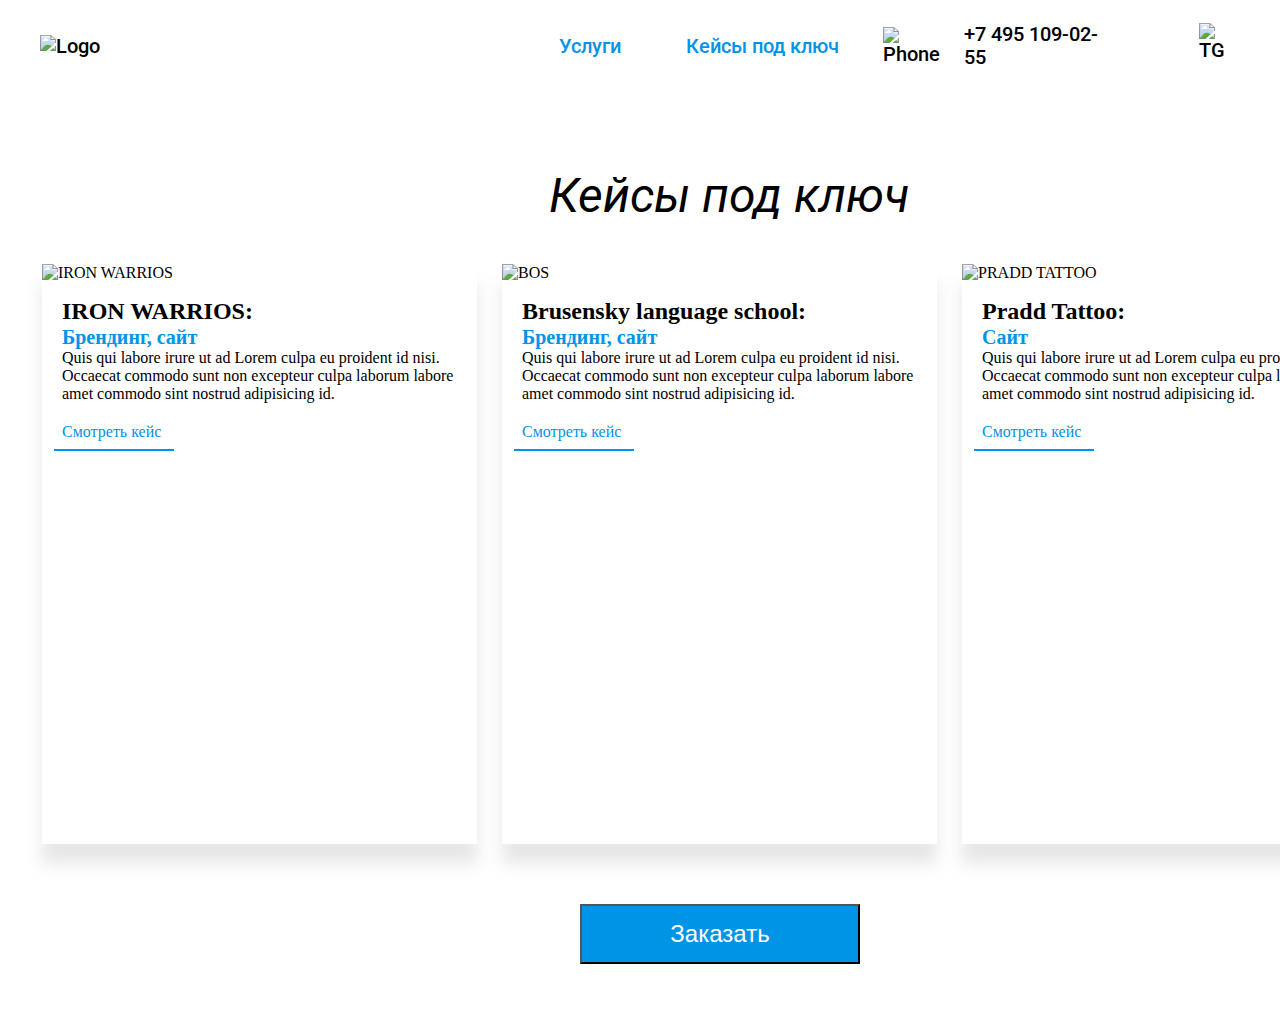
==== index.html @ b3df0cde "создание страницы кейсы под ключ" ====
<!DOCTYPE html>
<html lang="en">
<head>
    <meta charset="UTF-8">
    <meta name="viewport" content="width=device-width, initial-scale=1.0">
    <link rel="stylesheet" href="style.css">
    <title>MEDIA SUPPORT24</title>
</head>
<body>
    <header class="header">
        <a class="header__logo">
            <img class="" src="img/logo.svg" alt="Logo">
        </a>
        
        <ul class="header__links-list">
            <li class="links-item"> <a href="">Услуги</a></li>
            <li class="links-item"> <a href="">Кейсы под ключ</a></li>
        </ul>
        
        <ul class="header__contact-list">
            <li class="header__contact-firstItem">
                <a href="tel:+74951090255"> 
                    <ul class="header__tel">
                        <li class="header__tel-item"> <img src="img/carbon_phone-filled.svg" alt="Phone"></li>
                        <li class="header__tel-item">+7 495 109-02-55</li>
                    </ul>
                </a>
            </li>
            <li class="header__contact-secondItem">
                <a href="">
                    <img src="img/Vector.svg" alt="TG">
                </a>
            </li>
            <li>
                <a href="">
                    <img src="img/раскрывающее меню.svg" alt="Menu">
                </a>
            </li>
        </ul>


    </header>
<main class="main">
    <section class="lots">
        <h2 class="lots__heading">Кейсы под ключ</h2>
        <ul class="lots__card-list">
          <li class="lots__card-list-item">
            <div class="card__content">
                <img src="img/КАРТИНКА.jpg" alt="IRON WARRIOS">
                
                <h3 class="card__title">IRON WARRIOS:</h3>
                <h4 class="card__type">Брендинг, сайт</h4>
                <p class="card__par">
                    Quis qui labore irure ut ad Lorem culpa eu proident id 
                    nisi. Occaecat commodo sunt non excepteur culpa laborum labore amet commodo sint nostrud adipisicing id.
                </p>
                
                <a href = "#" class="link-item-case">Смотреть кейс</a>
                
            </div>

          </li>
          <li class="lots__card-list-item">
                <div class="card__content">
                    <img src="img/картинка 2.jpg" alt="BOS">
                    
                        <h3 class="card__title">Brusensky language school:</h3>
                        <h4 class="card__type">Брендинг, сайт</h4>
                        <p class="card__par">
                            Quis qui labore irure ut ad Lorem culpa eu proident id 
                            nisi. Occaecat commodo sunt non excepteur culpa laborum labore amet commodo sint nostrud adipisicing id.
                        </p>
                        <a href="#" class="link-item-case">Смотреть кейс</a>
                    </div>
                
          </li>
          <li class="lots__card-list-item">
                <div class="card__content">
                    <img src="img/картинка 3.jpg" alt="PRADD TATTOO">
                    
                        <h3 class="card__title">Pradd Tattoo:</h3>
                        <h4 class="card__type">Сайт</h4>
                        <p class="card__par">
                            Quis qui labore irure ut ad Lorem culpa eu proident id 
                            nisi. Occaecat commodo sunt non excepteur culpa laborum labore amet commodo sint nostrud adipisicing id.
                        </p>
                        <a href="#" class="link-item-case">Смотреть кейс</a>
                    </div>
                
          </li>
        </ul>
    </section>
    <section class="button-section">
        <button class="button">Заказать</button>
    </section>
    
</main>
</body>
</html>
---- style.css ----
@import url('https://fonts.googleapis.com/css2?family=Roboto:ital,wght@0,100;0,300;0,400;0,500;0,700;0,900;1,100;1,300;1,400;1,500;1,700;1,900&display=swap');

*{
	margin: 0;
	padding: 0;
	box-sizing: border-box;
}

a {
    color: inherit;
    text-decoration: none;
  }

ul li {
	list-style-type: none;
	margin-bottom: 0px;
}

body {
    min-width: 1440px;
    max-width: 1440px;
    margin: auto;
}

.header{
    display: grid;
    grid-template-columns: 1fr 324px 1fr;
    font-family: Roboto;
    font-size: 20px;
    font-weight: 500;
    line-height: 23.44px;
    padding: 23px 39px 18px 40px;
}

.header__logo {
    grid-column: 1/2;
    align-self: center;
    display: block;
    margin-right: 130px;
    justify-content: flex-end;
}


.header__links-list {
    grid-column: 2/3;
    display: flex;
    flex-direction: row;
    align-items: center;
    gap: 65px;
}

.header__contact-list {
    grid-column: 3/4;
    justify-content: flex-end;
    display: flex;
    flex-direction: row;
}

.header__tel {
    display: flex;
    flex-direction: row;
    align-items: center;
    gap: 15px;
}

.links-item {
    color: #0094E7;
}

.header__contact-firstItem {
    margin-right: 93px;
}

.header__contact-secondItem {
    margin-right: 103px;
}

.header__tel-item {
    color: black;
    font-family: Roboto;
}


.lots {
	padding: 0 42px;
}

.lots__heading {
	color: #000;
    font-family: Roboto;
    font-size: 48px;
    font-style: italic;
    font-weight: 400;
    line-height: 56.25px;
    text-align: left;
	margin: 0 410px 0 507px;
    padding-bottom: 40px;
}

.lots__card-list {
	display: flex;
	flex-direction: row;
	gap: 25px;
	list-style: none;
	margin-bottom: 30px;
}

.lots__card-list-item {
	width: 435px;
	height: 580px;
    box-shadow: 0px 20px 15px 0px #A0A0A040;
}

.card-link {
	display: block;
	text-decoration: none;
	height: 100%;
}

.card__content {
	display: flex;
	flex-direction: column;
	height: 100%;
}

.card__title {
	color: black;
	font-size: 22px;
	font-weight: 700;
	line-height: 120%;
}

.card__text {
	color: black;
	font-size: 20px;
	font-style: normal;
	font-weight: 400;
	line-height: 120%;
    padding: 20px 15px 38px 24px;
}

.lots__look-more-link {
	font-size: 20px;
	font-weight: 400;
	margin-left: 40px;
	text-underline-position: under;
}

.card__title {
    font-size: 24px;
    padding-left: 20px;
    padding-top: 15px;
}

.card__type {
    color:#0094E7;
    font-size: 20px;
    padding-left: 20px;
}

.link-item-case {
    padding: 20px 0 0 20px;
    color: #0094E7;
    position: relative;
    width: 120px;
}

.link-item-case::before {
    content: '';
    bottom: -10px;
    right: -12px;
    width: 100%;
    position: absolute;
    height: 2px;
    background-color: #0094E7;
}

.card__par {
    padding-left: 20px;
}

.button-section {
    display: flex;
    align-items: center;
    justify-content: center;
    margin-top: 60px;
}
.button {
    background-color: #0094E7;
    color: white;
    height: 60px;
    width: 280px;
    font-size: 24px;
}

.main {
    padding: 80px 0 72px 0;
}
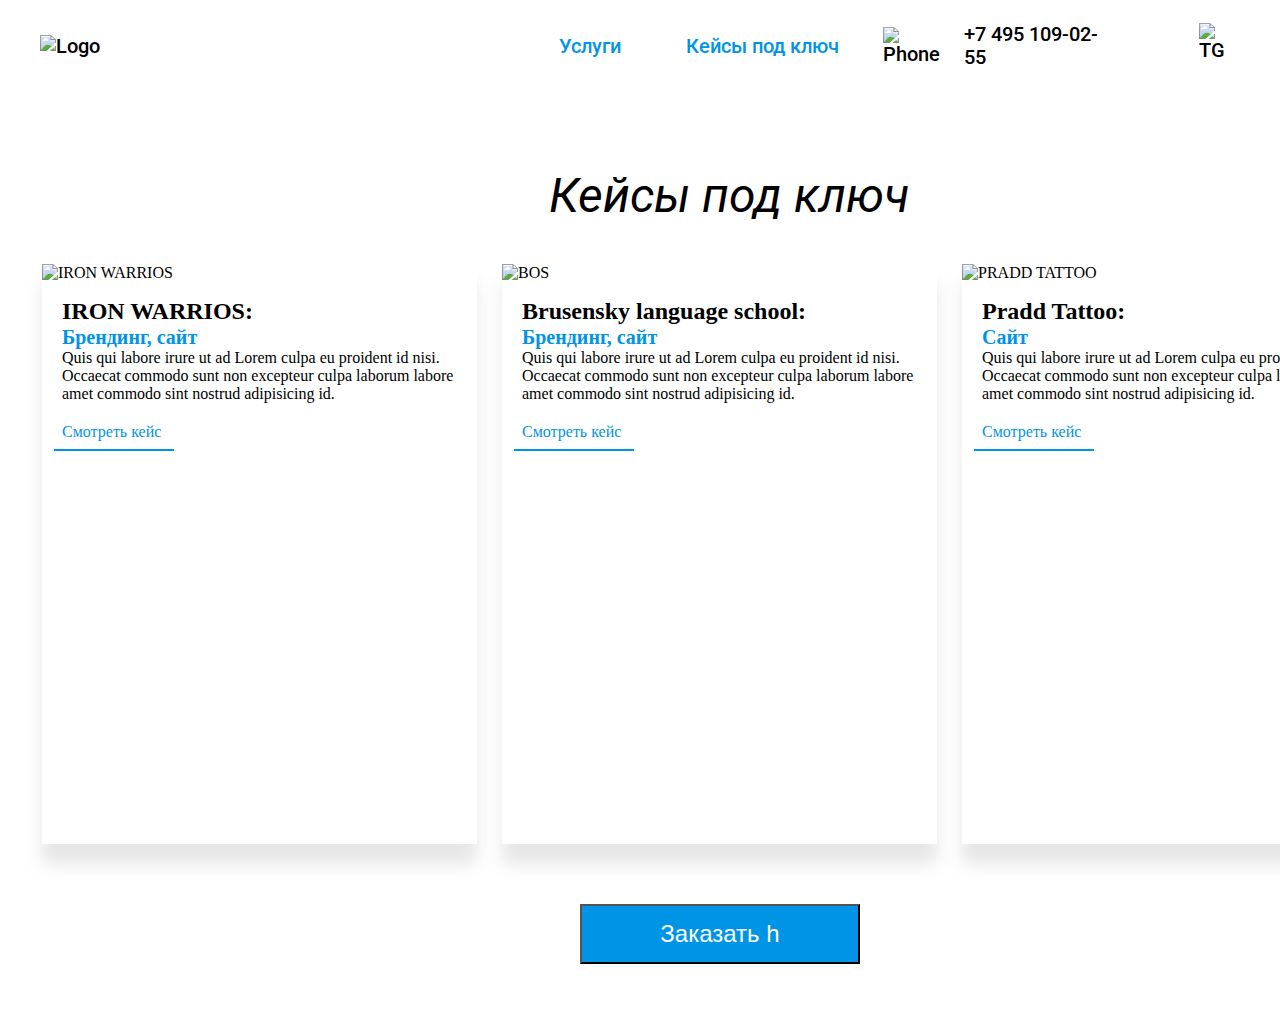
==== commit 1bd14521: "dffdsgdfg" ====
--- a/index.html
+++ b/index.html
@@ -91,7 +91,7 @@
         </ul>
     </section>
     <section class="button-section">
-        <button class="button">Заказать</button>
+        <button class="button">Заказать h</button>
     </section>
     
 </main>
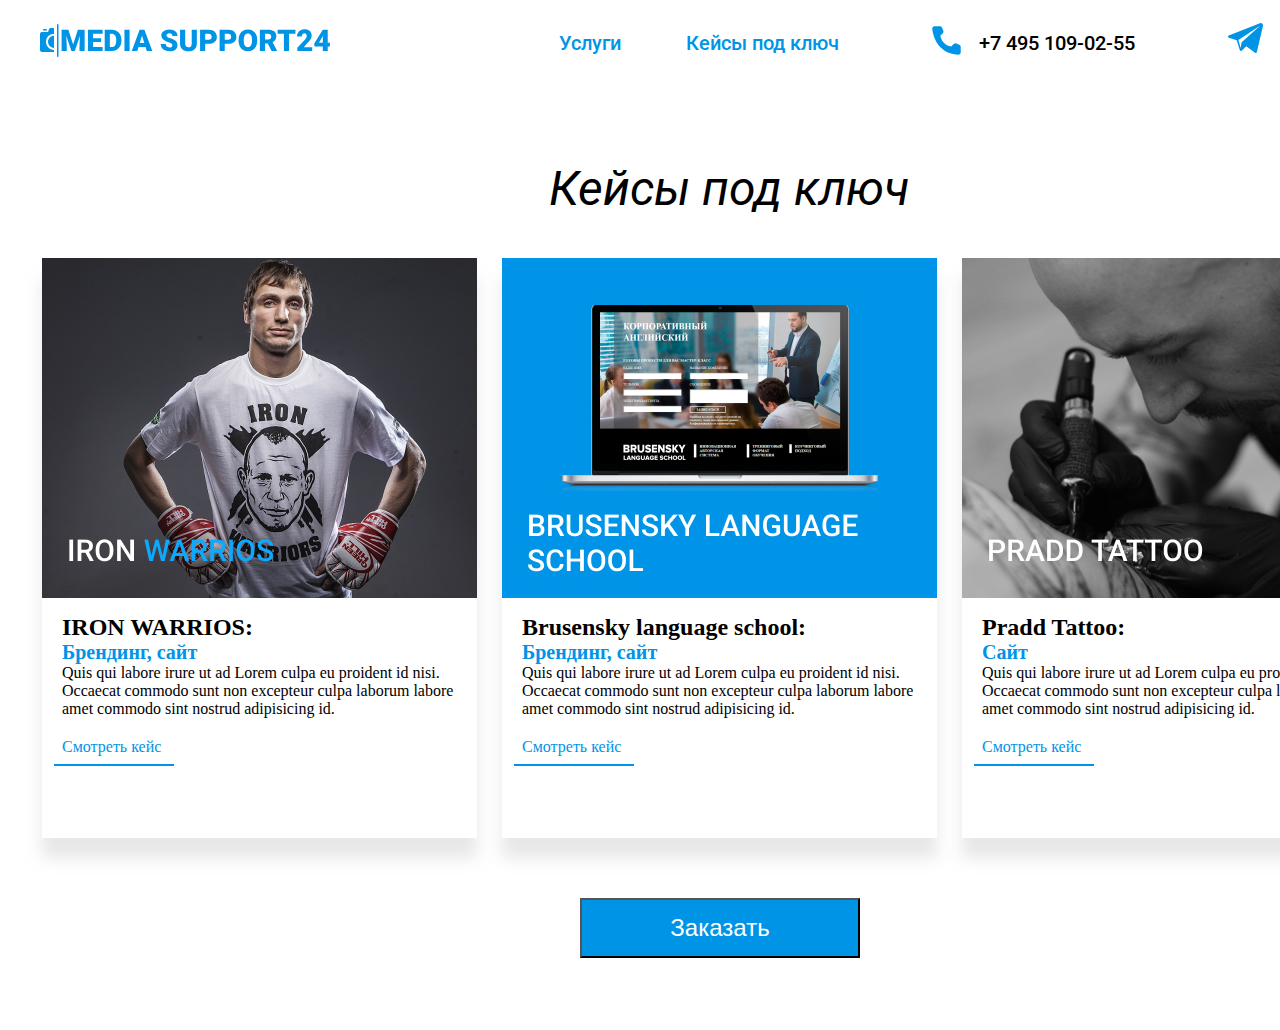
==== commit d9f5165c: "Фотографии" ====
--- a/index.html
+++ b/index.html
@@ -91,7 +91,7 @@
         </ul>
     </section>
     <section class="button-section">
-        <button class="button">Заказать h</button>
+        <button class="button">Заказать</button>
     </section>
     
 </main>
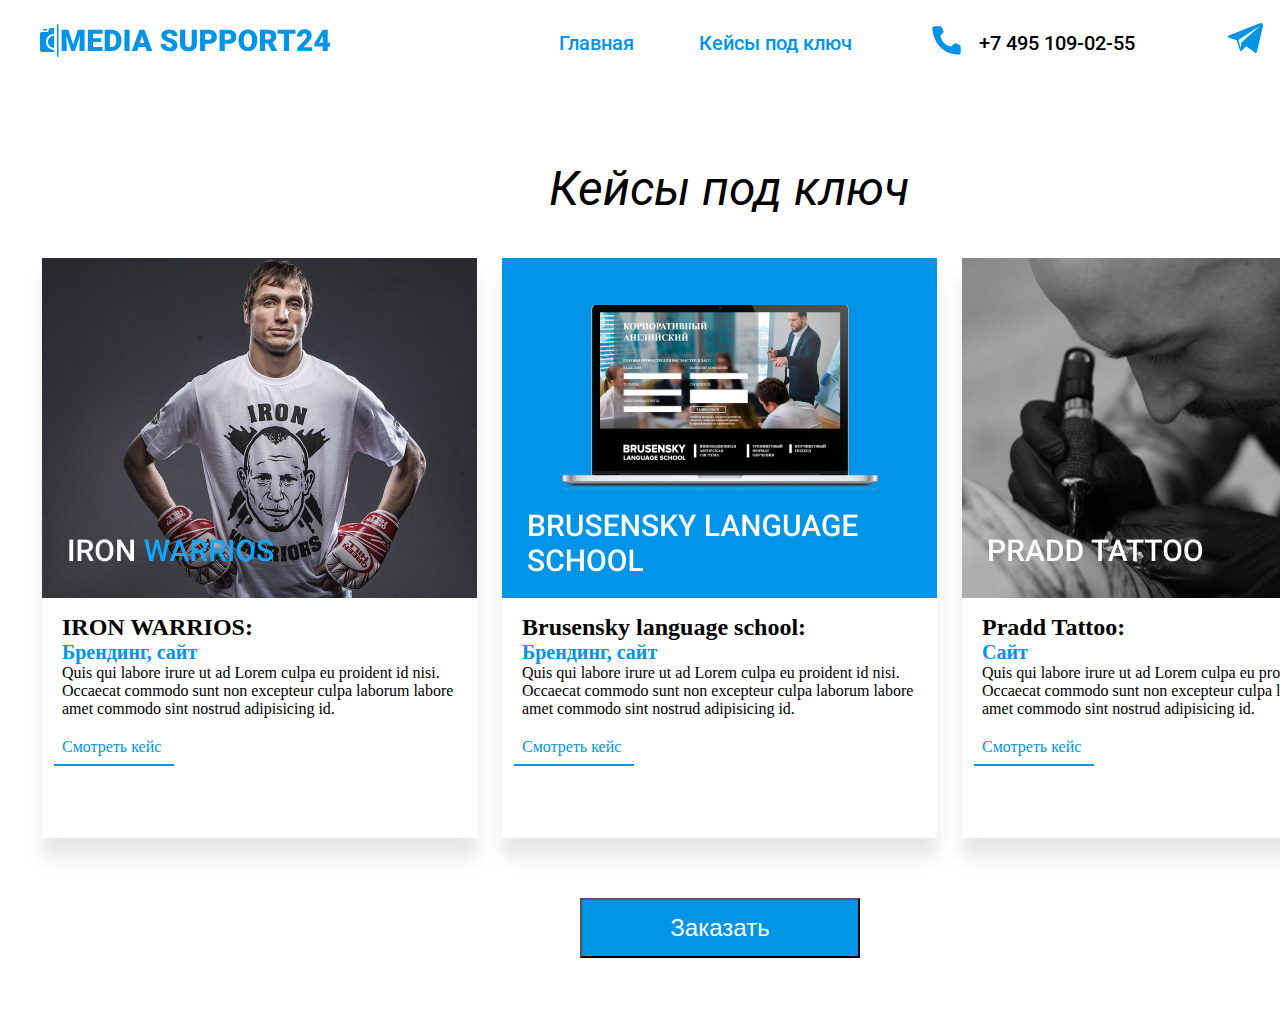
==== commit 9b0bb8d7: "Добавление новой страницы и привязка двух страниц" ====
--- a/index.html
+++ b/index.html
@@ -1,5 +1,5 @@
 <!DOCTYPE html>
-<html lang="en">
+<html lang="ru">
 <head>
     <meta charset="UTF-8">
     <meta name="viewport" content="width=device-width, initial-scale=1.0">
@@ -13,8 +13,8 @@
         </a>
         
         <ul class="header__links-list">
-            <li class="links-item"> <a href="">Услуги</a></li>
-            <li class="links-item"> <a href="">Кейсы под ключ</a></li>
+            <li class="links-item"> <a href="home.html">Главная</a></li>
+            <li class="links-item"> <a href="index.html">Кейсы под ключ</a></li>
         </ul>
         
         <ul class="header__contact-list">
